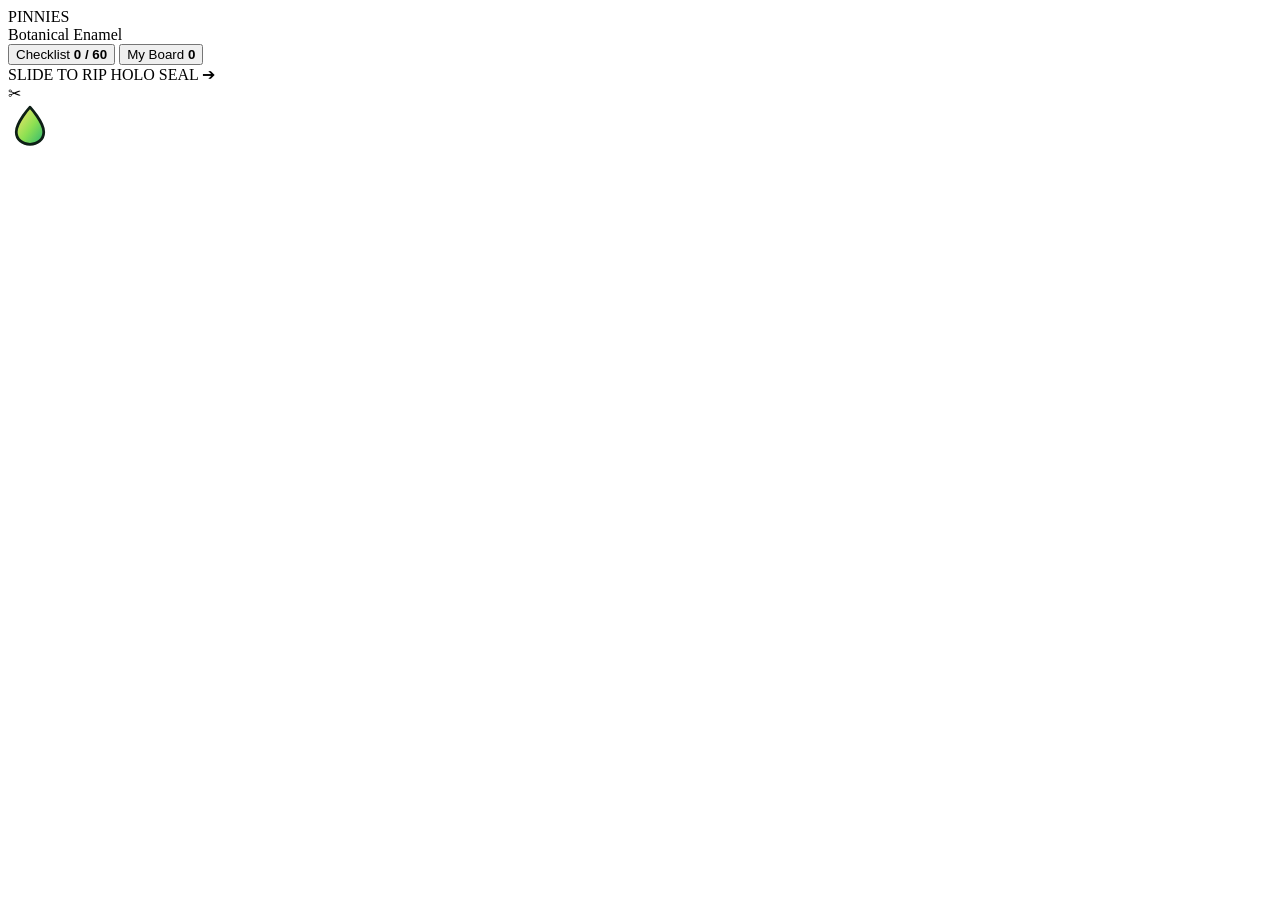
==== index.html @ 7cdaf74e "Rename gemini-code-1795145759542.index.html to index.html" ====
<!DOCTYPE html>
<html lang="en">
<head>
  <meta charset="UTF-8" />
  <meta name="viewport" content="width=device-width, initial-scale=1.0" />
  <title>PINNIES — Botanical Enamel</title>
  <link rel="preconnect" href="https://fonts.googleapis.com" />
  <link rel="preconnect" href="https://fonts.gstatic.com" crossorigin />
  <link href="https://fonts.googleapis.com/css2?family=Fredoka:wght@600;700&family=Plus+Jakarta+Sans:wght@500;600;700;800&display=swap" rel="stylesheet" />
  <link rel="stylesheet" href="styles.css" />
</head>
<body>
  <div class="studio-bg" aria-hidden="true">
    <div class="sun-bloom bloom-1"></div>
    <div class="sun-bloom bloom-2"></div>
    <div class="botanical-grid"></div>
  </div>

  <!-- Top Banner -->
  <header class="topbar">
    <div class="brand-lockup">
      <div class="brand-wordmark">PINNIES</div>
      <span class="brand-sub">Botanical Enamel</span>
    </div>
    <div class="topbar-actions">
      <button id="btnOpenChecklist" class="pill-btn pill-cream" type="button">
        <span>Checklist</span>
        <strong id="checklistCount">0 / 60</strong>
      </button>
      <button id="btnOpenBoard" class="pill-btn pill-gold" type="button">
        <span>My Board</span>
        <strong id="boardCount">0</strong>
      </button>
    </div>
  </header>

  <!-- Main Stage -->
  <main class="stage">
    <!-- PHASE 1: DIE-CUT HOLO FOIL BLIND BAG -->
    <section id="bagStage" class="bag-stage" aria-label="Blind Bag">
      <div id="pouchWrapper" class="pouch-wrapper">
        <!-- Tear-off Top Cap -->
        <div id="pouchCap" class="pouch-cap">
          <div class="holo-foil"></div>
          <div class="holo-glare"></div>
          <div class="hang-hole"></div>
          <div class="crimp-top"></div>
        </div>

        <!-- Perforated Tear Strip -->
        <div id="tearStrip" class="tear-strip" role="slider" aria-label="Slide to rip holographic seal" aria-valuemin="0" aria-valuemax="100" aria-valuenow="0" tabindex="0">
          <div class="tear-track">
            <div id="tearFill" class="tear-fill"></div>
            <span class="tear-prompt">SLIDE TO RIP HOLO SEAL ➔</span>
          </div>
          <div id="tearHandle" class="tear-handle" title="Drag across to rip">✂</div>
        </div>

        <!-- Pouch Lower Body -->
        <div id="pouchBody" class="pouch-body">
          <div class="holo-foil"></div>
          <div class="holo-glare"></div>
          <div class="crimp-side crimp-left"></div>
          <div class="crimp-side crimp-right"></div>

          <div class="pouch-emblem">
            <svg class="terp-drop" viewBox="0 0 64 64" width="44" height="44" aria-hidden="true">
              <defs>
                <linearGradient id="dropGrad" x1="0%" y1="0%" x2="100%" y2="100%">
                  <stop offset="0%" stop-color="#FFE66D" />
                  <stop offset="55%" stop-color="#8CE052" />
                  <stop offset="100%" stop-color="#2BB673" />
                </linearGradient>
              </defs>
              <path d="M32 6 C32 6 12 28 12 42 C12 53 21 60 32 60 C43 60 52 53 52 42 C52 28 32 6 32 6 Z" fill="url(#dropGrad)" stroke="#0E1F16" stroke-width="4" stroke-linejoin="round"/>
              <path d="M32 22 C27 31 25 38 32 47 C39 38 37
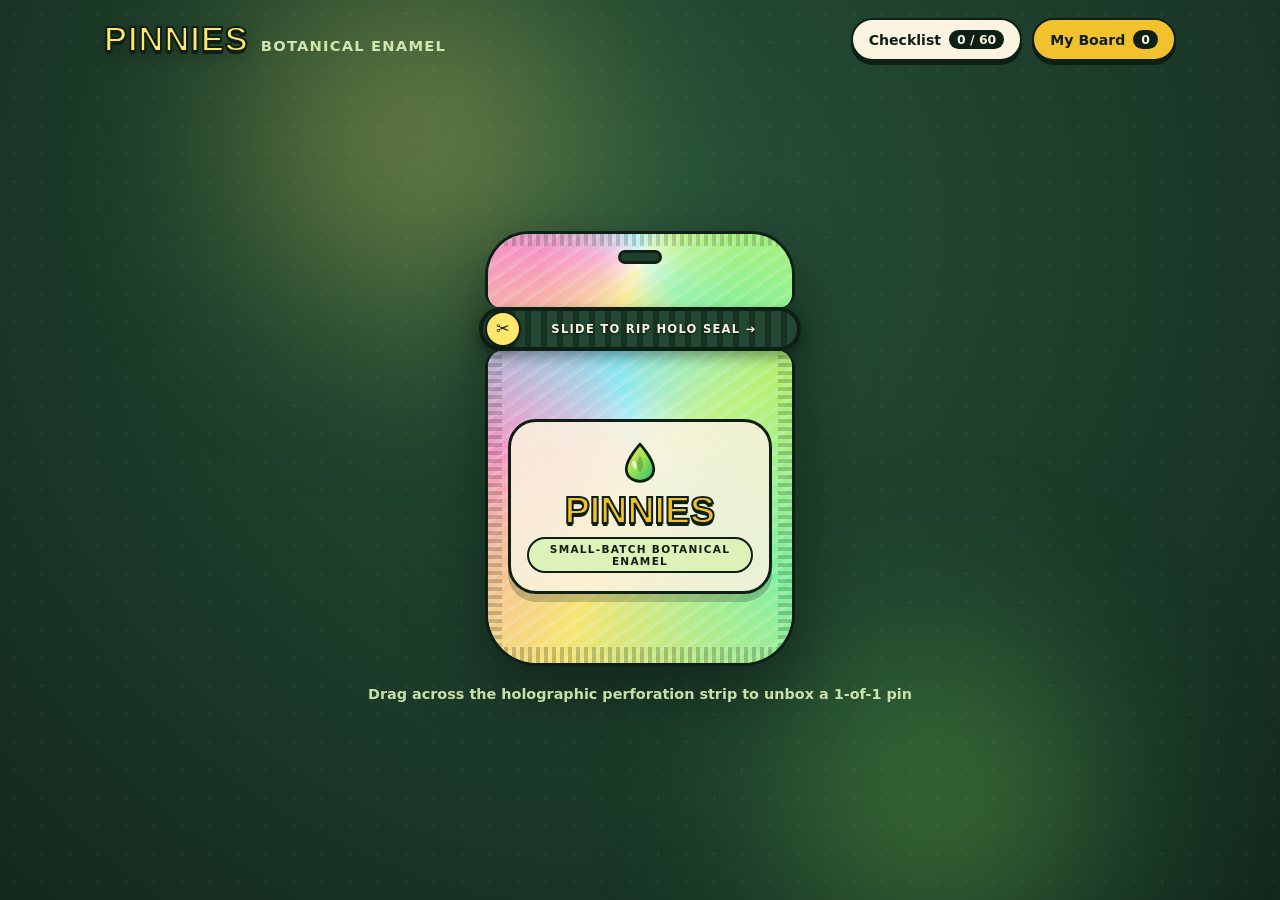
==== commit c573b0fc: "Add new sections for pin reveal and checklist modals" ====
--- a/index.html
+++ b/index.html
@@ -73,4 +73,152 @@
                 </linearGradient>
               </defs>
               <path d="M32 6 C32 6 12 28 12 42 C12 53 21 60 32 60 C43 60 52 53 52 42 C52 28 32 6 32 6 Z" fill="url(#dropGrad)" stroke="#0E1F16" stroke-width="4" stroke-linejoin="round"/>
-              <path d="M32 22 C27 31 25 38 32 47 C39 38 37
+              <path d="M32 22 C27 31 25 38 32 47 C39 38 37 31 32 22 Z" fill="#0E1F16" opacity="0.22"/>
+              <ellipse cx="24" cy="36" rx="3" ry="6" transform="rotate(-18 24 36)" fill="#FFFFFF" opacity="0.7"/>
+            </svg>
+            <div class="pouch-logo">PINNIES</div>
+            <div class="pouch-tag">SMALL-BATCH BOTANICAL ENAMEL</div>
+          </div>
+
+          <div class="crimp-bottom"></div>
+        </div>
+      </div>
+
+      <p class="stage-hint">Drag across the holographic perforation strip to unbox a 1-of-1 pin</p>
+    </section>
+
+    <!-- PHASE 2: REVEAL STAGE (FLOATING PIN + EDITORIAL BUBBLE) -->
+    <section id="revealStage" class="reveal-stage hidden" aria-label="Pin Reveal">
+      <div id="burstLayer" class="burst-layer" aria-hidden="true"></div>
+
+      <div class="reveal-workspace">
+        <!-- Torn Pouch Remnant -->
+        <div id="tornBase" class="torn-base" aria-hidden="true">
+          <div class="holo-foil"></div>
+          <div class="jagged-lip"></div>
+          <div class="torn-logo">PINNIES</div>
+        </div>
+
+        <!-- Floating Die-Cut Pin -->
+        <div id="floatingPinAnchor" class="floating-pin-anchor">
+          <div id="pinGrabHint" class="grab-badge">Drag pin to mount</div>
+          <div id="floatingPin" class="floating-pin" role="button" tabindex="0" aria-label="Revealed Enamel Pin. Click to animate or drag onto your collector board.">
+            <div id="pinShadow" class="pin-shadow"></div>
+            <div id="pin3D" class="pin-3d">
+              <div id="pinFront" class="pin-face pin-front"></div>
+              <div id="pinBack" class="pin-face pin-back"></div>
+            </div>
+          </div>
+        </div>
+
+        <!-- Separate Buttercream Editorial Spec Bubble -->
+        <aside id="specBubble" class="spec-bubble" aria-label="Strain Details">
+          <div class="bubble-pointer" aria-hidden="true"></div>
+          <div class="bubble-top">
+            <span id="specNumber" class="spec-num">#01 / 60</span>
+            <span id="specRarity" class="spec-rarity">Common • Brass Gold</span>
+          </div>
+          <h1 id="specName" class="spec-name">Pineapple Express</h1>
+          <p id="specTagline" class="spec-tagline">Art-Deco tropical locomotive with billowing enamel steam.</p>
+
+          <div class="spec-section">
+            <span class="spec-label">DOMINANT TERPENES</span>
+            <div id="specTerpenes" class="terp-pills"></div>
+          </div>
+
+          <div class="bubble-actions">
+            <button id="btnAnimatePin" class="action-btn action-animate" type="button">
+              <span>✨ Animate</span>
+            </button>
+            <button id="btnFlipPin" class="action-btn" type="button">
+              <span>↻ Flip Pin</span>
+            </button>
+            <button id="btnUvPin" class="action-btn" type="button">
+              <span>UV Glow</span>
+            </button>
+          </div>
+        </aside>
+      </div>
+
+      <!-- Bottom Stage Bar -->
+      <div class="bottom-bar">
+        <span class="drag-instruction">✋ Drag the pin anywhere to open your Collector’s Board</span>
+        <button id="btnTearAnother" class="tear-another-btn" type="button">Tear Another Bag</button>
+      </div>
+    </section>
+  </main>
+
+  <!-- Drag Ghost Follower -->
+  <div id="dragGhost" class="drag-ghost hidden" aria-hidden="true"></div>
+
+  <!-- COLLECTOR'S CORKBOARD OVERLAY MODAL -->
+  <div id="boardModal" class="modal-backdrop hidden" role="dialog" aria-modal="true" aria-labelledby="boardModalTitle">
+    <div class="corkboard-modal">
+      <div class="modal-header">
+        <div>
+          <h2 id="boardModalTitle">Collector’s Corkboard</h2>
+          <p id="boardModalSub">Drop your pin anywhere on the cork • Click mounted pins to animate</p>
+        </div>
+        <div class="modal-header-actions">
+          <button id="btnBoardTearAnother" class="pill-btn pill-gold" type="button">Tear Another Bag</button>
+          <button id="btnCloseBoard" class="close-btn" type="button" aria-label="Close board">✕</button>
+        </div>
+      </div>
+
+      <div id="corkSurface" class="cork-surface">
+        <div class="brass-bracket tl"></div>
+        <div class="brass-bracket tr"></div>
+        <div class="brass-bracket bl"></div>
+        <div class="brass-bracket br"></div>
+
+        <div id="dropTargetRing" class="drop-target-ring hidden">
+          <span>Release to Pin Here</span>
+        </div>
+
+        <div id="boardEmptyState" class="board-empty">
+          Tear open a holographic bag and drag your 1-of-1 strain pin onto the corkboard.
+        </div>
+
+        <div id="mountedPinsLayer" class="mounted-pins-layer"></div>
+      </div>
+    </div>
+  </div>
+
+  <!-- 60-STRAIN COLLECTOR'S CHECKLIST MODAL -->
+  <div id="checklistModal" class="modal-backdrop hidden" role="dialog" aria-modal="true" aria-labelledby="checklistTitle">
+    <div class="checklist-modal">
+      <div class="modal-header">
+        <div>
+          <h2 id="checklistTitle">Series 01 Master Checklist</h2>
+          <p id="checklistProgressText">0 of 60 Botanical Pins Unlocked</p>
+        </div>
+        <button id="btnCloseChecklist" class="close-btn" type="button" aria-label="Close checklist">✕</button>
+      </div>
+
+      <div class="progress-track">
+        <div id="checklistProgressBar" class="progress-fill" style="width: 0%"></div>
+      </div>
+
+      <div class="filter-bar" role="tablist">
+        <button class="filter-chip active" data-filter="all" type="button">All (60)</button>
+        <button class="filter-chip" data-filter="unlocked" type="button">Unlocked</button>
+        <button class="filter-chip" data-filter="missing" type="button">Missing</button>
+      </div>
+
+      <div id="checklistGrid" class="checklist-grid"></div>
+    </div>
+  </div>
+
+  <!-- Data & Wave Modules -->
+  <script src="data/roster.js"></script>
+  <script src="data/wave1.js"></script>
+  <!-- Future waves drop right in here:
+  <script src="data/wave2.js"></script>
+  <script src="data/wave3.js"></script>
+  <script src="data/wave4.js"></script>
+  <script src="data/wave5.js"></script>
+  <script src="data/wave6.js"></script>
+  -->
+  <script src="app.js"></script>
+</body>
+</html>
--- a/styles.css
+++ b/styles.css
@@ -0,0 +1,1300 @@
+:root {
+  --bg-deep: #13291e;
+  --bg-mid: #1e3f2c;
+  --ink: #0e1f16;
+  --cream: #faf3df;
+  --cream-dark: #ede1c2;
+  --gold: #f2c12e;
+  --gold-bright: #ffe66d;
+  --lime: #ddf2b8;
+  --lime-ink: #254a2e;
+  --emerald: #2bb673;
+  --cork-base: #c68e53;
+  --cork-dark: #9e6b36;
+  --holo-angle: 130deg;
+  --glare-x: 50%;
+  --glare-y: 35%;
+}
+
+* {
+  box-sizing: border-box;
+  user-select: none;
+  -webkit-user-select: none;
+}
+
+html, body {
+  margin: 0;
+  padding: 0;
+  min-height: 100vh;
+  font-family: "Plus Jakarta Sans", system-ui, -apple-system, sans-serif;
+  background: radial-gradient(circle at 50% 25%, #275239 0%, var(--bg-mid) 45%, var(--bg-deep) 100%);
+  color: var(--cream);
+  overflow-x: hidden;
+}
+
+/* Sun-Drenched Botanical Backdrop */
+.studio-bg {
+  position: fixed;
+  inset: 0;
+  pointer-events: none;
+  z-index: 0;
+  overflow: hidden;
+}
+
+.sun-bloom {
+  position: absolute;
+  border-radius: 50%;
+  filter: blur(80px);
+  opacity: 0.42;
+}
+
+.bloom-1 {
+  width: 520px;
+  height: 520px;
+  top: -120px;
+  left: 12%;
+  background: radial-gradient(circle, #ffe66d 0%, rgba(140, 224, 82, 0.2) 60%, transparent 75%);
+}
+
+.bloom-2 {
+  width: 480px;
+  height: 480px;
+  bottom: -140px;
+  right: 8%;
+  background: radial-gradient(circle, #8ce052 0%, rgba(43, 182, 115, 0.2) 60%, transparent 75%);
+}
+
+.botanical-grid {
+  position: absolute;
+  inset: 0;
+  background-image: radial-gradient(rgba(250, 243, 223, 0.08) 1.5px, transparent 1.5px);
+  background-size: 28px 28px;
+}
+
+/* Streamlined Top Banner */
+.topbar {
+  position: relative;
+  z-index: 20;
+  max-width: 1120px;
+  margin: 0 auto;
+  padding: 18px 24px 10px;
+  display: flex;
+  align-items: center;
+  justify-content: space-between;
+  gap: 16px;
+}
+
+.brand-lockup {
+  display: flex;
+  align-items: baseline;
+  gap: 12px;
+}
+
+.brand-wordmark {
+  font-family: "Fredoka", cursive, sans-serif;
+  font-size: 2.15rem;
+  font-weight: 700;
+  letter-spacing: 0.03em;
+  color: var(--gold-bright);
+  text-shadow: 0 3px 0 var(--ink), 0 6px 18px rgba(0, 0, 0, 0.35);
+  -webkit-text-stroke: 2px var(--ink);
+}
+
+.brand-sub {
+  font-size: 0.92rem;
+  font-weight: 700;
+  letter-spacing: 0.08em;
+  text-transform: uppercase;
+  color: var(--lime);
+  opacity: 0.92;
+}
+
+.topbar-actions {
+  display: flex;
+  align-items: center;
+  gap: 10px;
+}
+
+.pill-btn {
+  display: inline-flex;
+  align-items: center;
+  gap: 8px;
+  padding: 10px 16px;
+  border-radius: 999px;
+  border: 2.5px solid var(--ink);
+  font-family: inherit;
+  font-size: 0.88rem;
+  font-weight: 700;
+  cursor: pointer;
+  box-shadow: 0 4px 0 var(--ink);
+  transition: transform 0.14s ease, box-shadow 0.14s ease;
+}
+
+.pill-btn:hover {
+  transform: translateY(-2px);
+  box-shadow: 0 6px 0 var(--ink);
+}
+
+.pill-btn:active {
+  transform: translateY(2px);
+  box-shadow: 0 2px 0 var(--ink);
+}
+
+.pill-cream {
+  background: var(--cream);
+  color: var(--ink);
+}
+
+.pill-gold {
+  background: var(--gold);
+  color: var(--ink);
+}
+
+.pill-btn strong {
+  background: var(--ink);
+  color: var(--cream);
+  padding: 2px 8px;
+  border-radius: 999px;
+  font-size: 0.78rem;
+}
+
+/* Main Stage */
+.stage {
+  position: relative;
+  z-index: 10;
+  max-width: 1120px;
+  margin: 0 auto;
+  padding: 12px 24px 36px;
+  min-height: calc(100vh - 86px);
+  display: flex;
+  flex-direction: column;
+  align-items: center;
+  justify-content: center;
+}
+
+.hidden {
+  display: none !important;
+}
+
+/* PHASE 1: DIE-CUT HOLO FOIL BLIND BAG */
+.bag-stage {
+  display: flex;
+  flex-direction: column;
+  align-items: center;
+  gap: 20px;
+}
+
+.pouch-wrapper {
+  position: relative;
+  width: 310px;
+  filter: drop-shadow(0 24px 34px rgba(7, 17, 12, 0.55));
+  transition: transform 0.18s ease-out;
+}
+
+.pouch-cap {
+  position: relative;
+  height: 76px;
+  background: #8fd9a8;
+  border: 3.5px solid var(--ink);
+  border-bottom: none;
+  border-radius: 44px 44px 14px 14px;
+  overflow: hidden;
+  transform-origin: left bottom;
+  transition: transform 0.55s cubic-bezier(0.22, 1, 0.36, 1), opacity 0.45s ease;
+}
+
+.pouch-cap.ripped {
+  transform: translate(110px, -95px) rotate(26deg);
+  opacity: 0;
+}
+
+.hang-hole {
+  position: absolute;
+  top: 16px;
+  left: 50%;
+  transform: translateX(-50%);
+  width: 44px;
+  height: 14px;
+  border-radius: 999px;
+  background: var(--bg-mid);
+  border: 3px solid var(--ink);
+  z-index: 5;
+}
+
+.crimp-top {
+  position: absolute;
+  top: 0;
+  inset-inline: 0;
+  height: 12px;
+  background: repeating-linear-gradient(90deg, rgba(14, 31, 22, 0.18) 0 4px, transparent 4px 8px);
+  z-index: 4;
+}
+
+/* Perforated Tear Strip */
+.tear-strip {
+  position: relative;
+  z-index: 12;
+  height: 44px;
+  margin-inline: -6px;
+  background: var(--ink);
+  border-radius: 999px;
+  padding: 4px;
+  display: flex;
+  align-items: center;
+  cursor: grab;
+  box-shadow: 0 6px 14px rgba(0, 0, 0, 0.35);
+}
+
+.tear-strip:active {
+  cursor: grabbing;
+}
+
+.tear-track {
+  position: relative;
+  width: 100%;
+  height: 100%;
+  border-radius: 999px;
+  background: repeating-linear-gradient(
+    90deg,
+    #234733 0px,
+    #234733 10px,
+    #173123 10px,
+    #173123 16px
+  );
+  overflow: hidden;
+  display: flex;
+  align-items: center;
+  justify-content: center;
+}
+
+.tear-fill {
+  position: absolute;
+  left: 0;
+  top: 0;
+  bottom: 0;
+  width: 0%;
+  background: linear-gradient(90deg, #8ce052, #ffe66d, #ff7eb3);
+}
+
+.tear-prompt {
+  position: relative;
+  z-index: 2;
+  font-size: 0.72rem;
+  font-weight: 800;
+  letter-spacing: 0.11em;
+  color: var(--cream);
+  padding-left: 28px;
+  text-shadow: 0 1px 2px rgba(0, 0, 0, 0.7);
+}
+
+.tear-handle {
+  position: absolute;
+  left: 6px;
+  top: 4px;
+  width: 36px;
+  height: 36px;
+  border-radius: 50%;
+  background: var(--gold-bright);
+  color: var(--ink);
+  border: 2.5px solid var(--ink);
+  display: grid;
+  place-items: center;
+  font-size: 1rem;
+  font-weight: 800;
+  z-index: 4;
+  box-shadow: 0 3px 8px rgba(0, 0, 0, 0.35);
+  transition: transform 0.1s ease;
+}
+
+/* Pouch Body */
+.pouch-body {
+  position: relative;
+  height: 315px;
+  background: #8fd9a8;
+  border: 3.5px solid var(--ink);
+  border-top: none;
+  border-radius: 16px 16px 52px 52px;
+  overflow: hidden;
+  display: flex;
+  flex-direction: column;
+  align-items: center;
+  justify-content: center;
+  padding: 20px;
+}
+
+/* Multi-Layer Holographic Foil Shader */
+.holo-foil {
+  position: absolute;
+  inset: 0;
+  background:
+    conic-gradient(
+      from var(--holo-angle) at var(--glare-x) var(--glare-y),
+      #7ef29d,
+      #ffe66d,
+      #ff8cc6,
+      #70e1f5,
+      #b8f26b,
+      #7ef29d
+    ),
+    repeating-linear-gradient(
+      -35deg,
+      rgba(255, 255, 255, 0.24) 0px,
+      rgba(255, 255, 255, 0.02) 6px,
+      rgba(14, 31, 22, 0.08) 12px
+    );
+  background-blend-mode: screen, overlay;
+  opacity: 0.92;
+  pointer-events: none;
+}
+
+.holo-glare {
+  position: absolute;
+  inset: 0;
+  background: radial-gradient(
+    circle at var(--glare-x) var(--glare-y),
+    rgba(255, 255, 255, 0.78) 0%,
+    rgba(255, 255, 255, 0.22) 28%,
+    transparent 62%
+  );
+  mix-blend-mode: overlay;
+  pointer-events: none;
+}
+
+.crimp-side {
+  position: absolute;
+  top: 0;
+  bottom: 0;
+  width: 14px;
+  background: repeating-linear-gradient(0deg, rgba(14, 31, 22, 0.2) 0 4px, transparent 4px 8px);
+}
+.crimp-left { left: 0; }
+.crimp-right { right: 0; }
+
+.crimp-bottom {
+  position: absolute;
+  bottom: 0;
+  inset-inline: 0;
+  height: 16px;
+  background: repeating-linear-gradient(90deg, rgba(14, 31, 22, 0.22) 0 4px, transparent 4px 8px);
+}
+
+.pouch-emblem {
+  position: relative;
+  z-index: 4;
+  display: flex;
+  flex-direction: column;
+  align-items: center;
+  text-align: center;
+  gap: 8px;
+  padding: 18px 16px;
+  border-radius: 28px;
+  background: rgba(250, 243, 223, 0.86);
+  border: 3px solid var(--ink);
+  box-shadow: 0 8px 0 rgba(14, 31, 22, 0.22);
+}
+
+.pouch-logo {
+  font-family: "Fredoka", cursive, sans-serif;
+  font-size: 2.35rem;
+  font-weight: 700;
+  line-height: 1;
+  color: var(--gold);
+  -webkit-text-stroke: 2px var(--ink);
+  text-shadow: 0 3px 0 var(--ink);
+}
+
+.pouch-tag {
+  font-size: 0.66rem;
+  font-weight: 800;
+  letter-spacing: 0.12em;
+  color: var(--ink);
+  background: var(--lime);
+  padding: 4px 10px;
+  border-radius: 999px;
+  border: 2px solid var(--ink);
+}
+
+.stage-hint {
+  margin: 0;
+  font-size: 0.9rem;
+  font-weight: 600;
+  color: var(--lime);
+  text-align: center;
+  opacity: 0.9;
+}
+
+/* PHASE 2: REVEAL STAGE */
+.reveal-stage {
+  width: 100%;
+  display: flex;
+  flex-direction: column;
+  align-items: center;
+  gap: 24px;
+}
+
+.burst-layer {
+  position: fixed;
+  inset: 0;
+  pointer-events: none;
+  z-index: 30;
+}
+
+.sparkle-particle {
+  position: absolute;
+  width: 12px;
+  height: 12px;
+  border-radius: 3px;
+  border: 2px solid var(--ink);
+  animation: burstOut 0.85s cubic-bezier(0.16, 1, 0.3, 1) forwards;
+}
+
+@keyframes burstOut {
+  0% {
+    transform: translate(-50%, -50%) scale(0.4) rotate(0deg);
+    opacity: 1;
+  }
+  100% {
+    transform: translate(calc(-50% + var(--dx)), calc(-50% + var(--dy))) scale(1.1) rotate(220deg);
+    opacity: 0;
+  }
+}
+
+.reveal-workspace {
+  position: relative;
+  width: 100%;
+  max-width: 920px;
+  min-height: 430px;
+  display: flex;
+  align-items: center;
+  justify-content: center;
+  gap: 38px;
+  flex-wrap: wrap;
+  padding-top: 16px;
+}
+
+/* Torn Pouch Remnant at Bottom Left */
+.torn-base {
+  position: absolute;
+  bottom: -14px;
+  left: 16%;
+  width: 185px;
+  height: 112px;
+  border: 3px solid var(--ink);
+  border-top: none;
+  border-radius: 8px 8px 34px 34px;
+  overflow: hidden;
+  transform: rotate(-8deg);
+  opacity: 0.9;
+  pointer-events: none;
+  box-shadow: 0 14px 24px rgba(0, 0, 0, 0.4);
+  animation: pouchSink 0.65s cubic-bezier(0.22, 1, 0.36, 1) forwards;
+}
+
+@keyframes pouchSink {
+  0% {
+    transform: translateY(-40px) scale(1.15) rotate(0deg);
+    opacity: 1;
+  }
+  100% {
+    transform: translateY(0) scale(1) rotate(-8deg);
+    opacity: 0.92;
+  }
+}
+
+.jagged-lip {
+  position: relative;
+  z-index: 3;
+  height: 14px;
+  background: linear-gradient(135deg, var(--bg-mid) 25%, transparent 25%) -10px 0,
+              linear-gradient(225deg, var(--bg-mid) 25%, transparent 25%) -10px 0;
+  background-size: 20px 20px;
+}
+
+.torn-logo {
+  position: relative;
+  z-index: 3;
+  margin-top: 22px;
+  text-align: center;
+  font-family: "Fredoka", cursive, sans-serif;
+  font-size: 1.35rem;
+  color: var(--gold-bright);
+  -webkit-text-stroke: 1.5px var(--ink);
+}
+
+/* Pure Floating Die-Cut Enamel Pin */
+.floating-pin-anchor {
+  position: relative;
+  width: 270px;
+  height: 270px;
+  display: grid;
+  place-items: center;
+  perspective: 1000px;
+  animation: pullFromBag 0.75s cubic-bezier(0.22, 1.25, 0.36, 1) forwards;
+}
+
+@keyframes pullFromBag {
+  0% {
+    transform: translate(-90px, 150px) scale(0.45) rotate(-14deg);
+    opacity: 0;
+  }
+  65% {
+    transform: translate(0, -14px) scale(1.04) rotate(2deg);
+    opacity: 1;
+  }
+  100% {
+    transform: translate(0, 0) scale(1) rotate(0deg);
+    opacity: 1;
+  }
+}
+
+.grab-badge {
+  position: absolute;
+  top: -16px;
+  background: rgba(14, 31, 22, 0.85);
+  color: var(--gold-bright);
+  border: 2px solid var(--gold);
+  border-radius: 999px;
+  padding: 4px 12px;
+  font-size: 0.72rem;
+  font-weight: 800;
+  letter-spacing: 0.04em;
+  pointer-events: none;
+  z-index: 15;
+}
+
+.floating-pin {
+  position: relative;
+  width: 240px;
+  height: 240px;
+  cursor: grab;
+  touch-action: none;
+  transform-style: preserve-3d;
+}
+
+.floating-pin:active {
+  cursor: grabbing;
+}
+
+.pin-shadow {
+  position: absolute;
+  inset: 22px;
+  border-radius: 50%;
+  background: radial-gradient(circle, rgba(5, 14, 9, 0.65) 0%, transparent 72%);
+  transform: translate(var(--sx, 0px), var(--sy, 24px)) scale(0.92);
+  filter: blur(12px);
+  pointer-events: none;
+  transition: transform 0.08s ease-out;
+}
+
+.pin-3d {
+  position: relative;
+  width: 100%;
+  height: 100%;
+  transform-style: preserve-3d;
+  transform: rotateX(var(--rx, 0deg)) rotateY(var(--ry, 0deg)) rotateY(var(--flip, 0deg));
+  transition: transform 0.16s ease-out;
+}
+
+.pin-3d.flipped {
+  --flip: 180deg;
+  transition: transform 0.55s cubic-bezier(0.34, 1.56, 0.64, 1);
+}
+
+.pin-face {
+  position: absolute;
+  inset: 0;
+  display: grid;
+  place-items: center;
+  backface-visibility: hidden;
+  -webkit-backface-visibility: hidden;
+  filter: drop-shadow(0 5px 0 rgba(14, 31, 22, 0.65)) drop-shadow(0 12px 18px rgba(0, 0, 0, 0.35));
+}
+
+.pin-back {
+  transform: rotateY(180deg);
+}
+
+.pin-face svg {
+  width: 100%;
+  height: 100%;
+  overflow: visible;
+}
+
+/* UV Blacklight Glow State */
+.uv-active .pin-front svg {
+  filter: saturate(1.45) brightness(1.12) drop-shadow(0 0 14px rgba(132, 255, 89, 0.85));
+}
+
+/* Separate Buttercream Editorial Spec Bubble */
+.spec-bubble {
+  position: relative;
+  width: 340px;
+  max-width: 92vw;
+  background: var(--cream);
+  color: var(--ink);
+  border: 3.5px solid var(--ink);
+  border-radius: 26px;
+  padding: 20px 22px;
+  box-shadow: 0 10px 0 var(--ink), 0 22px 38px rgba(7, 17, 12, 0.45);
+  animation: bubblePop 0.55s 0.2s cubic-bezier(0.22, 1.25, 0.36, 1) backwards;
+}
+
+@keyframes bubblePop {
+  0% {
+    transform: translateX(-18px) scale(0.92);
+    opacity: 0;
+  }
+  100% {
+    transform: translateX(0) scale(1);
+    opacity: 1;
+  }
+}
+
+.bubble-pointer {
+  position: absolute;
+  left: -15px;
+  top: 50%;
+  width: 24px;
+  height: 24px;
+  background: var(--cream);
+  border-left: 3.5px solid var(--ink);
+  border-bottom: 3.5px solid var(--ink);
+  transform: translateY(-50%) rotate(45deg);
+}
+
+@media (max-width: 720px) {
+  .bubble-pointer {
+    display: none;
+  }
+}
+
+.bubble-top {
+  display: flex;
+  align-items: center;
+  justify-content: space-between;
+  gap: 8px;
+  margin-bottom: 8px;
+}
+
+.spec-num {
+  font-size: 0.78rem;
+  font-weight: 800;
+  letter-spacing: 0.06em;
+  color: #466352;
+}
+
+.spec-rarity {
+  font-size: 0.74rem;
+  font-weight: 800;
+  padding: 4px 10px;
+  border-radius: 999px;
+  background: var(--gold);
+  color: var(--ink);
+  border: 2px solid var(--ink);
+}
+
+.spec-rarity.rarity-uncommon { background: #b8e0d2; }
+.spec-rarity.rarity-rare { background: #ffcad4; }
+.spec-rarity.rarity-chase {
+  background: linear-gradient(90deg, #ffe66d, #8ce052, #70e1f5, #ff8cc6);
+}
+
+.spec-name {
+  margin: 0 0 6px;
+  font-family: "Fredoka", cursive, sans-serif;
+  font-size: 1.65rem;
+  line-height: 1.1;
+  color: var(--ink);
+}
+
+.spec-tagline {
+  margin: 0 0 14px;
+  font-size: 0.86rem;
+  line-height: 1.4;
+  color: #365242;
+  font-weight: 600;
+}
+
+.spec-section {
+  margin-bottom: 16px;
+}
+
+.spec-label {
+  display: block;
+  font-size: 0.68rem;
+  font-weight: 800;
+  letter-spacing: 0.1em;
+  color: #547361;
+  margin-bottom: 6px;
+}
+
+.terp-pills {
+  display: flex;
+  flex-wrap: wrap;
+  gap: 6px;
+}
+
+.terp-pill {
+  background: var(--lime);
+  color: var(--lime-ink);
+  border: 2px solid var(--ink);
+  border-radius: 999px;
+  padding: 4px 11px;
+  font-size: 0.75rem;
+  font-weight: 800;
+  letter-spacing: 0.04em;
+  text-transform: uppercase;
+}
+
+.bubble-actions {
+  display: grid;
+  grid-template-columns: 1.25fr 1fr 1fr;
+  gap: 8px;
+}
+
+.action-btn {
+  padding: 9px 10px;
+  border-radius: 12px;
+  border: 2.5px solid var(--ink);
+  background: #ffffff;
+  color: var(--ink);
+  font-family: inherit;
+  font-size: 0.78rem;
+  font-weight: 800;
+  cursor: pointer;
+  box-shadow: 0 3px 0 var(--ink);
+  transition: transform 0.12s ease, box-shadow 0.12s ease;
+}
+
+.action-btn:hover {
+  transform: translateY(-2px);
+  box-shadow: 0 5px 0 var(--ink);
+}
+
+.action-btn:active {
+  transform: translateY(1px);
+  box-shadow: 0 2px 0 var(--ink);
+}
+
+.action-animate {
+  background: var(--gold-bright);
+}
+
+.action-btn.active {
+  background: #8ce052;
+}
+
+/* Bottom Stage Bar */
+.bottom-bar {
+  width: 100%;
+  max-width: 720px;
+  display: flex;
+  align-items: center;
+  justify-content: space-between;
+  gap: 14px;
+  flex-wrap: wrap;
+  background: rgba(14, 31, 22, 0.72);
+  border: 2.5px solid rgba(250, 243, 223, 0.25);
+  border-radius: 999px;
+  padding: 10px 14px 10px 22px;
+  backdrop-filter: blur(8px);
+}
+
+.drag-instruction {
+  font-size: 0.86rem;
+  font-weight: 700;
+  color: var(--cream);
+}
+
+.tear-another-btn {
+  padding: 10px 18px;
+  border-radius: 999px;
+  border: 2.5px solid var(--ink);
+  background: var(--emerald);
+  color: var(--ink);
+  font-family: inherit;
+  font-size: 0.85rem;
+  font-weight: 800;
+  cursor: pointer;
+  box-shadow: 0 3px 0 var(--ink);
+}
+
+.tear-another-btn:hover {
+  background: #38cc84;
+}
+
+/* Drag Ghost */
+.drag-ghost {
+  position: fixed;
+  width: 130px;
+  height: 130px;
+  pointer-events: none;
+  z-index: 200;
+  transform: translate(-50%, -50%) scale(1.06) rotate(-4deg);
+  filter: drop-shadow(0 16px 20px rgba(0, 0, 0, 0.55));
+}
+
+/* Modals (Corkboard Overlay + Checklist) */
+.modal-backdrop {
+  position: fixed;
+  inset: 0;
+  z-index: 100;
+  background: rgba(8, 19, 13, 0.76);
+  backdrop-filter: blur(6px);
+  display: grid;
+  place-items: center;
+  padding: 18px;
+}
+
+.corkboard-modal, .checklist-modal {
+  width: 100%;
+  max-width: 920px;
+  background: var(--cream);
+  color: var(--ink);
+  border: 4px solid var(--ink);
+  border-radius: 28px;
+  padding: 20px 22px;
+  box-shadow: 0 14px 0 var(--ink), 0 28px 60px rgba(0, 0, 0, 0.65);
+  animation: modalRise 0.28s cubic-bezier(0.22, 1.2, 0.36, 1);
+}
+
+@keyframes modalRise {
+  0% { transform: scale(0.93) translateY(16px); opacity: 0; }
+  100% { transform: scale(1) translateY(0); opacity: 1; }
+}
+
+.modal-header {
+  display: flex;
+  align-items: center;
+  justify-content: space-between;
+  gap: 12px;
+  margin-bottom: 14px;
+}
+
+.modal-header h2 {
+  margin: 0;
+  font-family: "Fredoka", cursive, sans-serif;
+  font-size: 1.5rem;
+}
+
+.modal-header p {
+  margin: 2px 0 0;
+  font-size: 0.82rem;
+  font-weight: 600;
+  color: #466352;
+}
+
+.modal-header-actions {
+  display: flex;
+  align-items: center;
+  gap: 10px;
+}
+
+.close-btn {
+  width: 38px;
+  height: 38px;
+  border-radius: 50%;
+  border: 2.5px solid var(--ink);
+  background: #ffffff;
+  color: var(--ink);
+  font-size: 1rem;
+  font-weight: 800;
+  cursor: pointer;
+  box-shadow: 0 3px 0 var(--ink);
+}
+
+/* Framed Cork Surface */
+.cork-surface {
+  position: relative;
+  width: 100%;
+  height: 460px;
+  border-radius: 20px;
+  border: 10px solid #59381d;
+  outline: 3.5px solid var(--ink);
+  background:
+    radial-gradient(rgba(82, 48, 20, 0.22) 1.5px, transparent 1.5px),
+    radial-gradient(rgba(255, 224, 178, 0.25) 1px, transparent 1px),
+    linear-gradient(135deg, var(--cork-base), #b57c43);
+  background-size: 18px 18px, 11px 11px, 100% 100%;
+  background-position: 0 0, 5px 7px, 0 0;
+  box-shadow: inset 0 6px 18px rgba(46, 25, 9, 0.45);
+  overflow: hidden;
+}
+
+.cork-surface.drop-active {
+  box-shadow: inset 0 0 0 5px var(--gold-bright), inset 0 6px 18px rgba(46, 25, 9, 0.45);
+}
+
+.brass-bracket {
+  position: absolute;
+  width: 24px;
+  height: 24px;
+  border: 4px solid var(--gold);
+  z-index: 3;
+  pointer-events: none;
+}
+.brass-bracket.tl { top: 8px; left: 8px; border-right: none; border-bottom: none; }
+.brass-bracket.tr { top: 8px; right: 8px; border-left: none; border-bottom: none; }
+.brass-bracket.bl { bottom: 8px; left: 8px; border-right: none; border-top: none; }
+.brass-bracket.br { bottom: 8px; right: 8px; border-left: none; border-top: none; }
+
+.drop-target-ring {
+  position: absolute;
+  width: 136px;
+  height: 136px;
+  border-radius: 50%;
+  border: 3px dashed var(--gold-bright);
+  background: rgba(255, 230, 109, 0.22);
+  display: grid;
+  place-items: center;
+  text-align: center;
+  padding: 10px;
+  font-size: 0.78rem;
+  font-weight: 800;
+  color: #ffffff;
+  text-shadow: 0 2px 4px var(--ink);
+  transform: translate(-50%, -50%);
+  pointer-events: none;
+  z-index: 25;
+}
+
+.board-empty {
+  position: absolute;
+  inset: 0;
+  display: grid;
+  place-items: center;
+  text-align: center;
+  padding: 32px;
+  font-weight: 700;
+  color: rgba(46, 25, 9, 0.72);
+  pointer-events: none;
+}
+
+.mounted-pins-layer {
+  position: absolute;
+  inset: 0;
+  z-index: 10;
+}
+
+.mounted-pin {
+  position: absolute;
+  width: 122px;
+  height: 122px;
+  transform: translate(-50%, -50%);
+  cursor: grab;
+  touch-action: none;
+  filter: drop-shadow(0 5px 5px rgba(40, 20, 6, 0.55));
+  transition: transform 0.18s cubic-bezier(0.34, 1.56, 0.64, 1);
+}
+
+.mounted-pin:hover {
+  transform: translate(-50%, -50%) scale(1.07);
+  z-index: 18;
+}
+
+.mounted-pin.just-pinned {
+  animation: pinThud 0.35s cubic-bezier(0.22, 1.4, 0.36, 1);
+}
+
+@keyframes pinThud {
+  0% { transform: translate(-50%, -50%) scale(1.32); }
+  65% { transform: translate(-50%, -50%) scale(0.92); }
+  100% { transform: translate(-50%, -50%) scale(1); }
+}
+
+.mounted-pin-remove {
+  position: absolute;
+  top: -4px;
+  right: -4px;
+  width: 22px;
+  height: 22px;
+  border-radius: 50%;
+  border: 2px solid var(--ink);
+  background: #ff6b6b;
+  color: var(--ink);
+  font-size: 0.68rem;
+  font-weight: 900;
+  display: none;
+  place-items: center;
+  cursor: pointer;
+}
+
+.mounted-pin:hover .mounted-pin-remove {
+  display: grid;
+}
+
+/* Checklist Modal */
+.checklist-modal {
+  max-height: 86vh;
+  display: flex;
+  flex-direction: column;
+}
+
+.progress-track {
+  width: 100%;
+  height: 14px;
+  background: var(--cream-dark);
+  border: 2.5px solid var(--ink);
+  border-radius: 999px;
+  overflow: hidden;
+  margin-bottom: 12px;
+}
+
+.progress-fill {
+  height: 100%;
+  background: linear-gradient(90deg, #8ce052, var(--gold));
+  transition: width 0.3s ease;
+}
+
+.filter-bar {
+  display: flex;
+  gap: 8px;
+  margin-bottom: 14px;
+}
+
+.filter-chip {
+  padding: 6px 14px;
+  border-radius: 999px;
+  border: 2px solid var(--ink);
+  background: #ffffff;
+  color: var(--ink);
+  font-family: inherit;
+  font-size: 0.78rem;
+  font-weight: 800;
+  cursor: pointer;
+}
+
+.filter-chip.active {
+  background: var(--gold);
+}
+
+.checklist-grid {
+  overflow-y: auto;
+  display: grid;
+  grid-template-columns: repeat(auto-fill, minmax(150px, 1fr));
+  gap: 10px;
+  padding-right: 4px;
+}
+
+.check-card {
+  border: 2.5px solid var(--ink);
+  border-radius: 16px;
+  padding: 10px;
+  background: #ffffff;
+  display: flex;
+  flex-direction: column;
+  align-items: center;
+  text-align: center;
+  gap: 6px;
+}
+
+.check-card.locked {
+  background: var(--cream-dark);
+  opacity: 0.76;
+}
+
+.check-thumb {
+  width: 72px;
+  height: 72px;
+  display: grid;
+  place-items: center;
+}
+
+.check-silhouette {
+  width: 54px;
+  height: 54px;
+  border-radius: 50%;
+  background: rgba(14, 31, 22, 0.14);
+  border: 2px dashed rgba(14, 31, 22, 0.35);
+  display: grid;
+  place-items: center;
+  font-weight: 900;
+  font-size: 1.1rem;
+  color: rgba(14, 31, 22, 0.45);
+}
+
+.check-num {
+  font-size: 0.68rem;
+  font-weight: 800;
+  color: #547361;
+}
+
+.check-title {
+  font-size: 0.8rem;
+  font-weight: 800;
+  line-height: 1.2;
+}
+
+.check-badge {
+  font-size: 0.64rem;
+  font-weight: 800;
+  padding: 2px 8px;
+  border-radius: 999px;
+  border: 1.5px solid var(--ink);
+  background: var(--lime);
+}
+
+.check-badge.upcoming {
+  background: #e5e5e5;
+  border-style: dashed;
+}
+
+/* =========================================================
+   BESPOKE WAVE 1 PIN KINETIC ANIMATIONS (#01 - #10)
+   ========================================================= */
+
+/* #01 Pineapple Express: Spinning wheels + locomotive bounce + billowing steam */
+.anim-train .wheel-spin {
+  transform-box: fill-box;
+  transform-origin: center;
+  animation: spin360 0.75s linear 2;
+}
+.anim-train .loco-chassis {
+  animation: trainChug 0.25s ease-in-out 6;
+}
+.anim-train .steam-plume {
+  transform-box: fill-box;
+  transform-origin: bottom center;
+  animation: steamPuff 0.75s ease-out 2;
+}
+@keyframes spin360 { to { transform: rotate(360deg); } }
+@keyframes trainChug {
+  0%, 100% { transform: translateY(0); }
+  50% { transform: translateY(-4px); }
+}
+@keyframes steamPuff {
+  0%, 100% { transform: scale(1) translateY(0); }
+  50% { transform: scale(1.07) translateY(-5px); }
+}
+
+/* #02 Blue Dream: Swaying star charms + moon halo pulse */
+.anim-dream .dream-charm {
+  transform-box: fill-box;
+  transform-origin: top center;
+  animation: charmSway 0.7s ease-in-out 2;
+}
+.anim-dream .moon-body {
+  transform-box: fill-box;
+  transform-origin: center;
+  animation: gentlePulse 0.7s ease-in-out 2;
+}
+@keyframes charmSway {
+  0%, 100% { transform: rotate(0deg); }
+  25% { transform: rotate(12deg); }
+  75% { transform: rotate(-12deg); }
+}
+@keyframes gentlePulse {
+  0%, 100% { transform: scale(1); }
+  50% { transform: scale(1.06); }
+}
+
+/* #03 Sour Diesel: Pumping fuel nozzle + toxic drip bounce */
+.anim-diesel .fuel-nozzle {
+  transform-box: fill-box;
+  transform-origin: left center;
+  animation: nozzlePump 0.35s ease-in-out 4;
+}
+.anim-diesel .acid-drip {
+  animation: dripStretch 0.7s ease-in-out 2;
+}
+@keyframes nozzlePump {
+  0%, 100% { transform: rotate(0deg); }
+  50% { transform: rotate(-14deg); }
+}
+@keyframes dripStretch {
+  0%, 100% { transform: translateY(0) scaleY(1); }
+  50% { transform: translateY(5px) scaleY(1.18); }
+}
+
+/* #04 Northern Lights: Shimmering aurora sky wave */
+.anim-aurora .aurora-ribbon {
+  animation: auroraWave 0.75s ease-in-out 2;
+}
+@keyframes auroraWave {
+  0%, 100% { transform: skewX(0deg) scaleY(1); filter: brightness(1); }
+  50% { transform: skewX(-6deg) scaleY(1.08); filter: brightness(1.25); }
+}
+
+/* #05 OG Kush: Lowrider hydraulic bounce + crown glint */
+.anim-og .og-plate {
+  animation: hydroHop 0.38s cubic-bezier(0.22, 1.4, 0.36, 1) 3;
+}
+.anim-og .og-crown {
+  transform-box: fill-box;
+  transform-origin: bottom center;
+  animation: crownTilt 0.38s ease-in-out 3;
+}
+@keyframes hydroHop {
+  0%, 100% { transform: translateY(0) rotate(0deg); }
+  50% { transform: translateY(-9px) rotate(-4deg); }
+}
+@keyframes crownTilt {
+  0%, 100% { transform: translateY(0) rotate(0deg); }
+  50% { transform: translateY(-13px) rotate(6deg); }
+}
+
+/* #06 Granddaddy Purple: Cozy armchair recline + floating Zzzs */
+.anim-gdp .gdp-chair {
+  transform-box: fill-box;
+  transform-origin: bottom center;
+  animation: chairRock 0.75s ease-in-out 2;
+}
+.anim-gdp .gdp-zzz {
+  animation: zzzFloat 1.4s ease-out forwards;
+}
+@keyframes chairRock {
+  0%, 100% { transform: rotate(0deg); }
+  35% { transform: rotate(-7deg); }
+  70% { transform: rotate(5deg); }
+}
+@keyframes zzzFloat {
+  0% { transform: translateY(0) scale(0.9); opacity: 1; }
+  100% { transform: translateY(-14px) scale(1.15); opacity: 0.4; }
+}
+
+/* #07 Gelato: Spinning cherry topper + scoop wiggle */
+.anim-gelato .gelato-cherry {
+  transform-box: fill-box;
+  transform-origin: center;
+  animation: spin360 0.7s ease-in-out 2;
+}
+.anim-gelato .gelato-scoop {
+  transform-box: fill-box;
+  transform-origin: bottom center;
+  animation: gentlePulse 0.45s ease-in-out 3;
+}
+
+/* #08 Wedding Cake: Crackling gold sparkler burst */
+.anim-cake .cake-spark {
+  transform-box: fill-box;
+  transform-origin: center;
+  animation: sparkCrack 0.25s ease-in-out 6;
+}
+@keyframes sparkCrack {
+  0%, 100% { transform: scale(1) rotate(0deg); }
+  50% { transform: scale(1.35) rotate(25deg); }
+}
+
+/* #09 Jack Herer: Spinning brass compass needle */
+.anim-compass .compass-needle {
+  transform-box: fill-box;
+  transform-origin: center;
+  animation: compassSpin 1.3s cubic-bezier(0.34, 1.56, 0.64, 1) forwards;
+}
+@keyframes compassSpin {
+  0% { transform: rotate(0deg); }
+  65% { transform: rotate(405deg); }
+  100% { transform: rotate(360deg); }
+}
+
+/* #10 Girl Scout Cookies: Joyful cookie wiggle + mint sparkle */
+.anim-gsc .gsc-cookie {
+  transform-box: fill-box;
+  transform-origin: center;
+  animation: cookieWiggle 0.45s ease-in-out 3;
+}
+@keyframes cookieWiggle {
+  0%, 100% { transform: rotate(0deg) scale(1); }
+  25% { transform: rotate(-10deg) scale(1.05); }
+  75% { transform: rotate(10deg) scale(1.05); }
+}
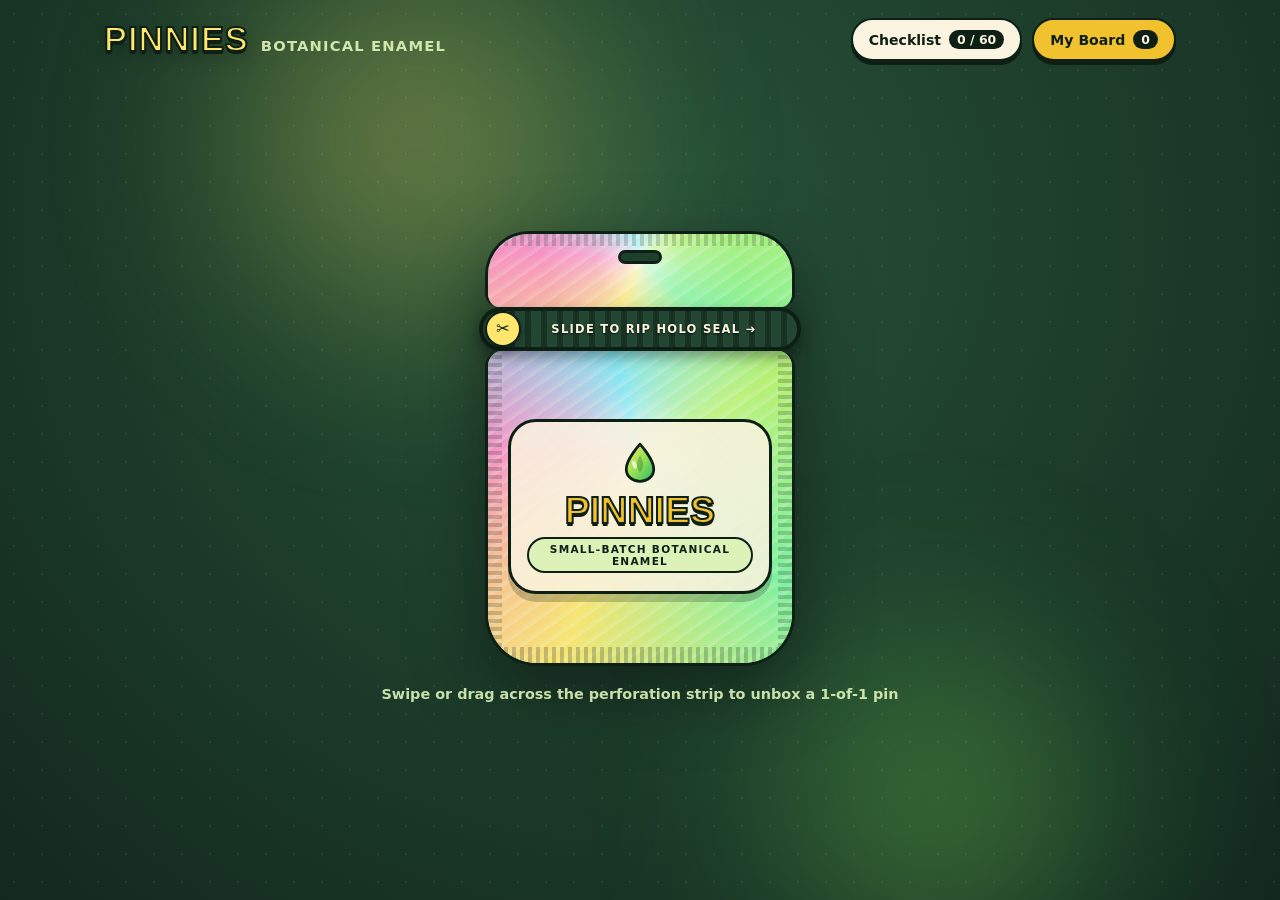
==== commit a5a61774: "Update checklist and board counts from 60 to 66" ====
--- a/index.html
+++ b/index.html
@@ -25,7 +25,7 @@
     <div class="topbar-actions">
       <button id="btnOpenChecklist" class="pill-btn pill-cream" type="button">
         <span>Checklist</span>
-        <strong id="checklistCount">0 / 60</strong>
+        <strong id="checklistCount">0 / 66</strong>
       </button>
       <button id="btnOpenBoard" class="pill-btn pill-gold" type="button">
         <span>My Board</span>
@@ -84,7 +84,7 @@
         </div>
       </div>
 
-      <p class="stage-hint">Drag across the holographic perforation strip to unbox a 1-of-1 pin</p>
+      <p class="stage-hint">Swipe or drag across the perforation strip to unbox a 1-of-1 pin</p>
     </section>
 
     <!-- PHASE 2: REVEAL STAGE (FLOATING PIN + EDITORIAL BUBBLE) -->
@@ -101,8 +101,8 @@
 
         <!-- Floating Die-Cut Pin -->
         <div id="floatingPinAnchor" class="floating-pin-anchor">
-          <div id="pinGrabHint" class="grab-badge">Drag pin to mount</div>
-          <div id="floatingPin" class="floating-pin" role="button" tabindex="0" aria-label="Revealed Enamel Pin. Click to animate or drag onto your collector board.">
+          <div id="pinGrabHint" class="grab-badge">Tap to animate • Drag to mount</div>
+          <div id="floatingPin" class="floating-pin" role="button" tabindex="0" aria-label="Revealed Enamel Pin. Tap to animate or drag onto your collector board.">
             <div id="pinShadow" class="pin-shadow"></div>
             <div id="pin3D" class="pin-3d">
               <div id="pinFront" class="pin-face pin-front"></div>
@@ -115,14 +115,14 @@
         <aside id="specBubble" class="spec-bubble" aria-label="Strain Details">
           <div class="bubble-pointer" aria-hidden="true"></div>
           <div class="bubble-top">
-            <span id="specNumber" class="spec-num">#01 / 60</span>
+            <span id="specNumber" class="spec-num">#01 / 66</span>
             <span id="specRarity" class="spec-rarity">Common • Brass Gold</span>
           </div>
           <h1 id="specName" class="spec-name">Pineapple Express</h1>
           <p id="specTagline" class="spec-tagline">Art-Deco tropical locomotive with billowing enamel steam.</p>
 
           <div class="spec-section">
-            <span class="spec-label">DOMINANT TERPENES</span>
+            <span id="specTerpLabel" class="spec-label">DOMINANT TERPENES</span>
             <div id="specTerpenes" class="terp-pills"></div>
           </div>
 
@@ -157,7 +157,7 @@
       <div class="modal-header">
         <div>
           <h2 id="boardModalTitle">Collector’s Corkboard</h2>
-          <p id="boardModalSub">Drop your pin anywhere on the cork • Click mounted pins to animate</p>
+          <p id="boardModalSub">Drop your pin anywhere on the cork • Tap mounted pins to animate</p>
         </div>
         <div class="modal-header-actions">
           <button id="btnBoardTearAnother" class="pill-btn pill-gold" type="button">Tear Another Bag</button>
@@ -176,7 +176,7 @@
         </div>
 
         <div id="boardEmptyState" class="board-empty">
-          Tear open a holographic bag and drag your 1-of-1 strain pin onto the corkboard.
+          Tear open a holographic bag and drag your 1-of-1 pin onto the corkboard.
         </div>
 
         <div id="mountedPinsLayer" class="mounted-pins-layer"></div>
@@ -184,13 +184,13 @@
     </div>
   </div>
 
-  <!-- 60-STRAIN COLLECTOR'S CHECKLIST MODAL -->
+  <!-- MASTER COLLECTOR'S CHECKLIST MODAL -->
   <div id="checklistModal" class="modal-backdrop hidden" role="dialog" aria-modal="true" aria-labelledby="checklistTitle">
     <div class="checklist-modal">
       <div class="modal-header">
         <div>
           <h2 id="checklistTitle">Series 01 Master Checklist</h2>
-          <p id="checklistProgressText">0 of 60 Botanical Pins Unlocked</p>
+          <p id="checklistProgressText">0 of 66 Botanical Pins Unlocked</p>
         </div>
         <button id="btnCloseChecklist" class="close-btn" type="button" aria-label="Close checklist">✕</button>
       </div>
@@ -200,8 +200,9 @@
       </div>
 
       <div class="filter-bar" role="tablist">
-        <button class="filter-chip active" data-filter="all" type="button">All (60)</button>
+        <button class="filter-chip active" data-filter="all" type="button">All (66)</button>
         <button class="filter-chip" data-filter="unlocked" type="button">Unlocked</button>
+        <button class="filter-chip" data-filter="terpenes" type="button">Terpenes</button>
         <button class="filter-chip" data-filter="missing" type="button">Missing</button>
       </div>
 
@@ -212,6 +213,7 @@
   <!-- Data & Wave Modules -->
   <script src="data/roster.js"></script>
   <script src="data/wave1.js"></script>
+  <script src="data/terpenes.js"></script>
   <!-- Future waves drop right in here:
   <script src="data/wave2.js"></script>
   <script src="data/wave3.js"></script>
